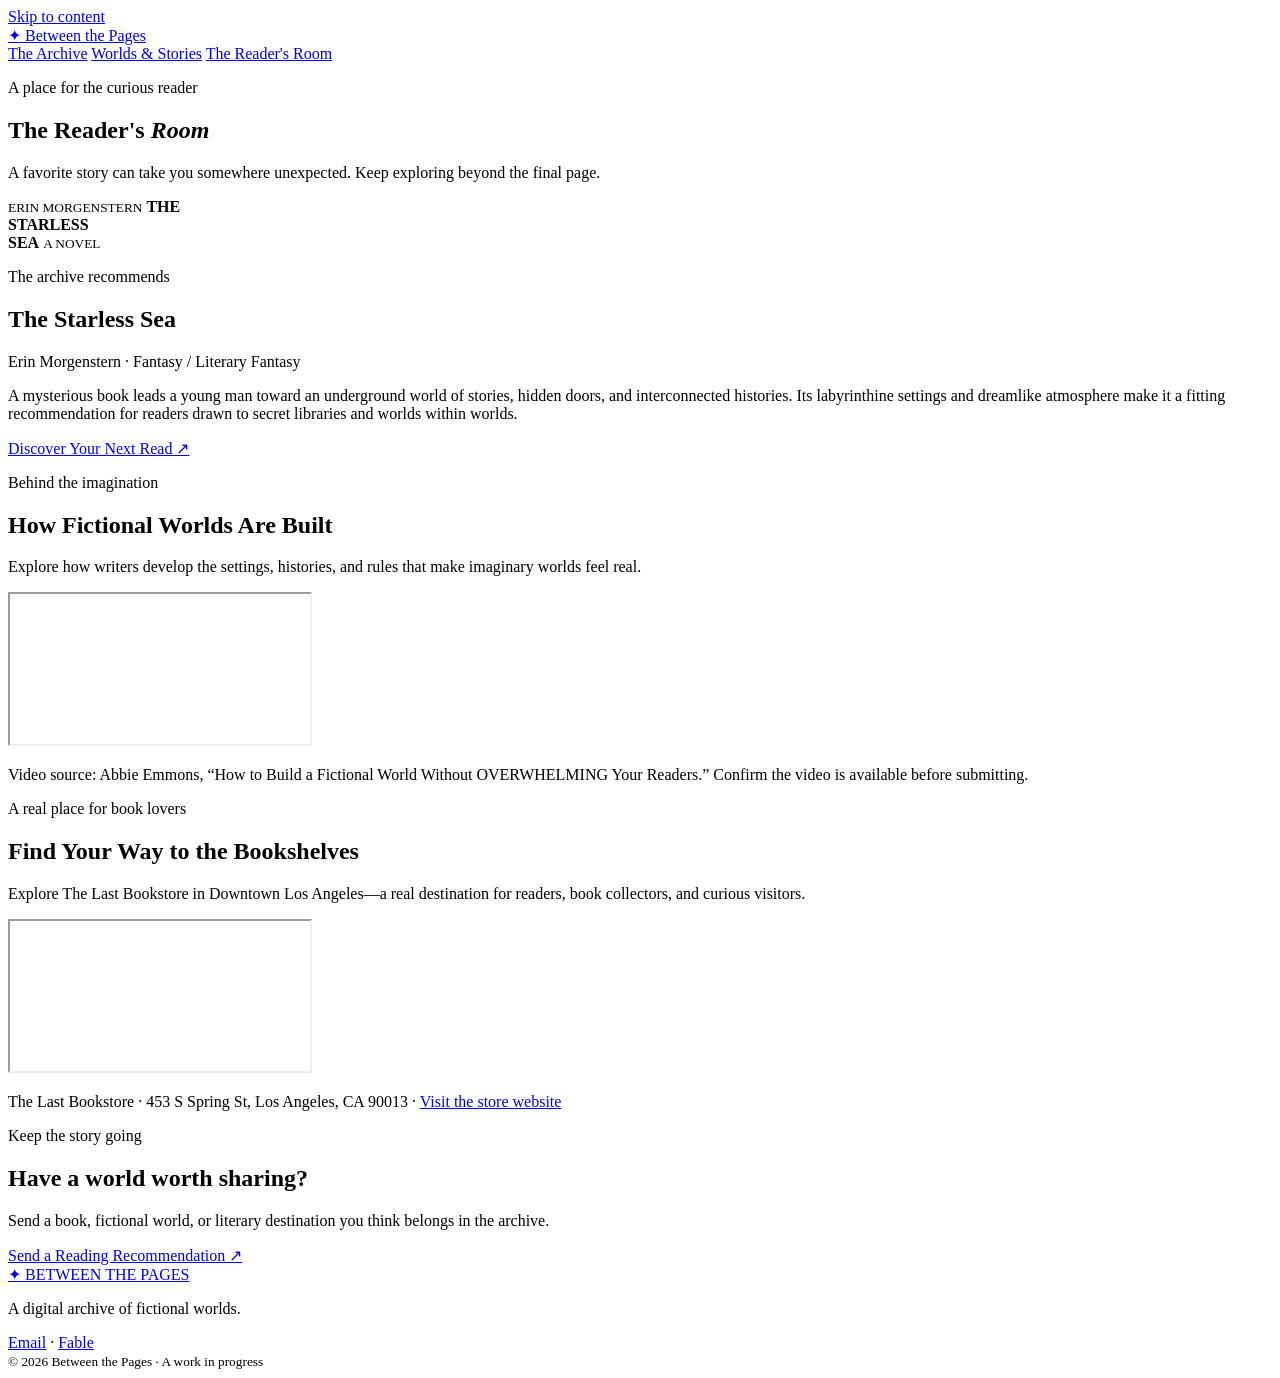
==== readers-room.html @ d69632c3 "/" ====
<!DOCTYPE html>

<html lang="en">
<head>
  <meta charset="UTF-8">
  <meta name="viewport" content="width=device-width, initial-scale=1.0">
  <meta name="description" content="Between the Pages is a digital archive of fictional worlds and literary atmospheres.">
  <title>The Reader's Room | Between the Pages</title>
  <link rel="stylesheet" href="css/style.css">
  <script src="js/script.js" defer></script>
</head>

<body>
<a class="skip-link" href="#main">Skip to content</a>
<header class="site-header">
  <a class="wordmark" href="index.html">✦ Between the Pages</a>
  <nav aria-label="Main navigation">
    <a href="index.html" >The Archive</a>
    <a href="worlds-stories.html" >Worlds &amp; Stories</a>
    <a href="readers-room.html" class="active" aria-current="page">The Reader's Room</a>
  </nav>
</header>

<main id="main">
<section class="section page-intro">
    <p class="eyebrow">A place for the curious reader</p>
    <h1>The Reader's <em>Room</em></h1>
    <p class="lead">A favorite story can take you somewhere unexpected. Keep exploring beyond the final page.</p>
  </section>

<section class="section recommendation">
    <div class="book-cover starless" role="img" aria-label="Temporary typographic cover for The Starless Sea">
    <small>ERIN MORGENSTERN</small>
    <strong>THE<br>STARLESS<br>SEA</strong>
    <small>A NOVEL</small></div><div>
    <p class="eyebrow">The archive recommends</p><h2>The Starless Sea</h2>
    <p class="byline">Erin Morgenstern · Fantasy / Literary Fantasy</p>
    <p>A mysterious book leads a young man toward an underground world of stories, hidden doors, and interconnected histories. 
      Its labyrinthine settings and dreamlike atmosphere make it a fitting recommendation for readers drawn to secret libraries and worlds 
      within worlds.</p>
    <a class="button" href="https://fable.co/" target="_blank" rel="noopener">Discover Your Next Read ↗</a></div>
  </section>

<section class="feature-band">
    <div class="section">
    <p class="eyebrow">Behind the imagination</p>
    <h2>How Fictional Worlds Are Built</h2><p>Explore how writers develop the settings, histories, and rules that make imaginary worlds feel real.</p>
    <div class="embed"><iframe src="https://www.youtube-nocookie.com/embed/jqnL8g_tYSQ" title="Video about building fictional worlds" allow="accelerometer; autoplay; clipboard-write; encrypted-media; gyroscope; picture-in-picture; web-share" allowfullscreen loading="lazy"></iframe>
    </div><p class="caption">Video source: Abbie Emmons, “How to Build a Fictional World Without OVERWHELMING Your Readers.” Confirm the video is available before submitting.</p></div>
  </section>

<section class="section">
    <p class="eyebrow">A real place for book lovers</p><h2>Find Your Way to the Bookshelves</h2>
    <p>Explore The Last Bookstore in Downtown Los Angeles—a real destination for readers, book collectors, and curious visitors.</p>
    <div class="embed"><iframe src="https://www.google.com/maps?q=The+Last+Bookstore,+453+S+Spring+St,+Los+Angeles,+CA+90013&output=embed" title="Map showing The Last Bookstore in Downtown Los Angeles" loading="lazy"></iframe>
    </div><p class="caption">The Last Bookstore · 453 S Spring St, Los Angeles, CA 90013 · <a href="https://www.lastbookstorela.com/downtown-la" target="_blank" rel="noopener">Visit the store website</a></p>
  </section>
  
<section class="section closing">
    <p class="eyebrow">Keep the story going</p><h2>Have a world worth sharing?</h2><p>Send a book, fictional world, or literary destination you think belongs in the archive.</p>
    <a class="button outline" href="mailto:YOUR-EMAIL@example.com?subject=Reading%20Recommendation">Send a Reading Recommendation ↗</a></section>
</main>

<footer class="site-footer">
  <a class="footer-mark" href="index.html">✦ BETWEEN THE PAGES</a>
  <p>A digital archive of fictional worlds.</p>
  <div><a href="mailto:YOUR-EMAIL@example.com">Email</a> · <a href="https://fable.co/" target="_blank" rel="noopener">Fable</a></div>
  <small>© 2026 Between the Pages · A work in progress</small>
</footer>
</body>
</html>
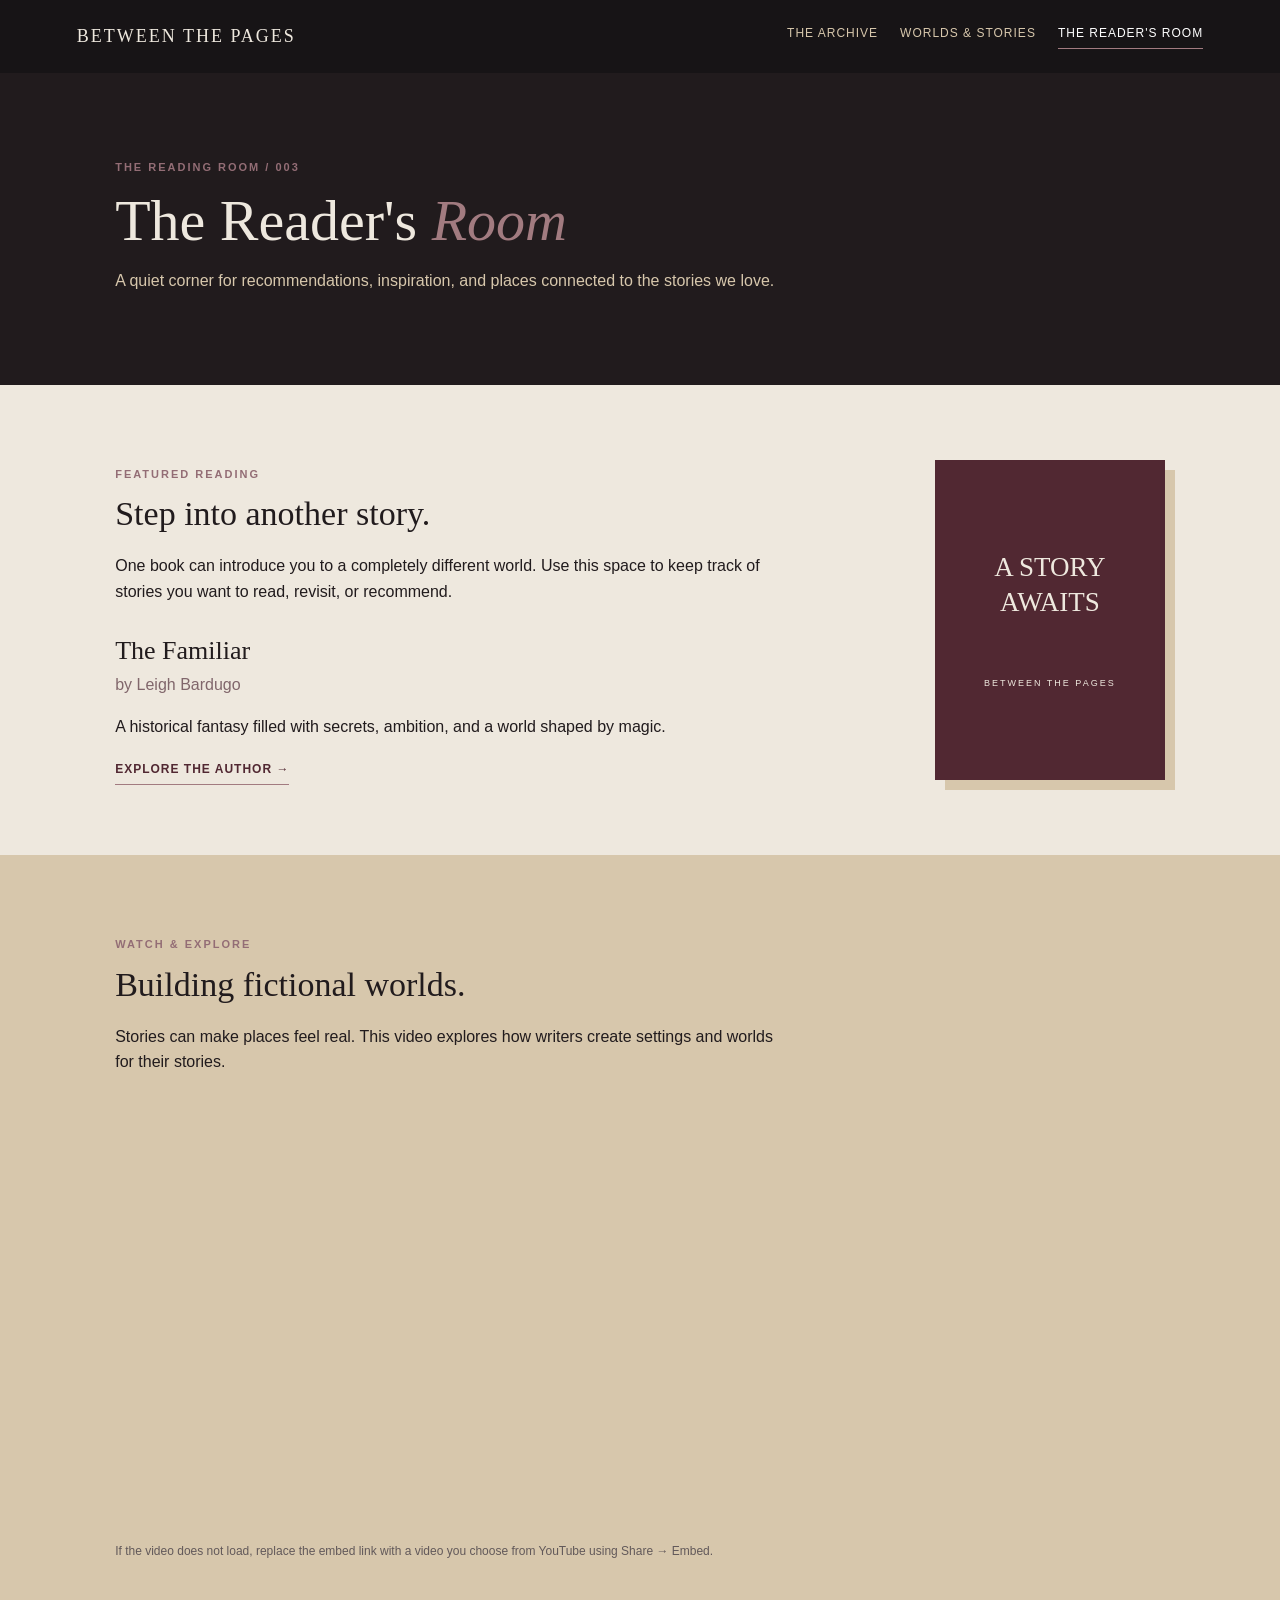
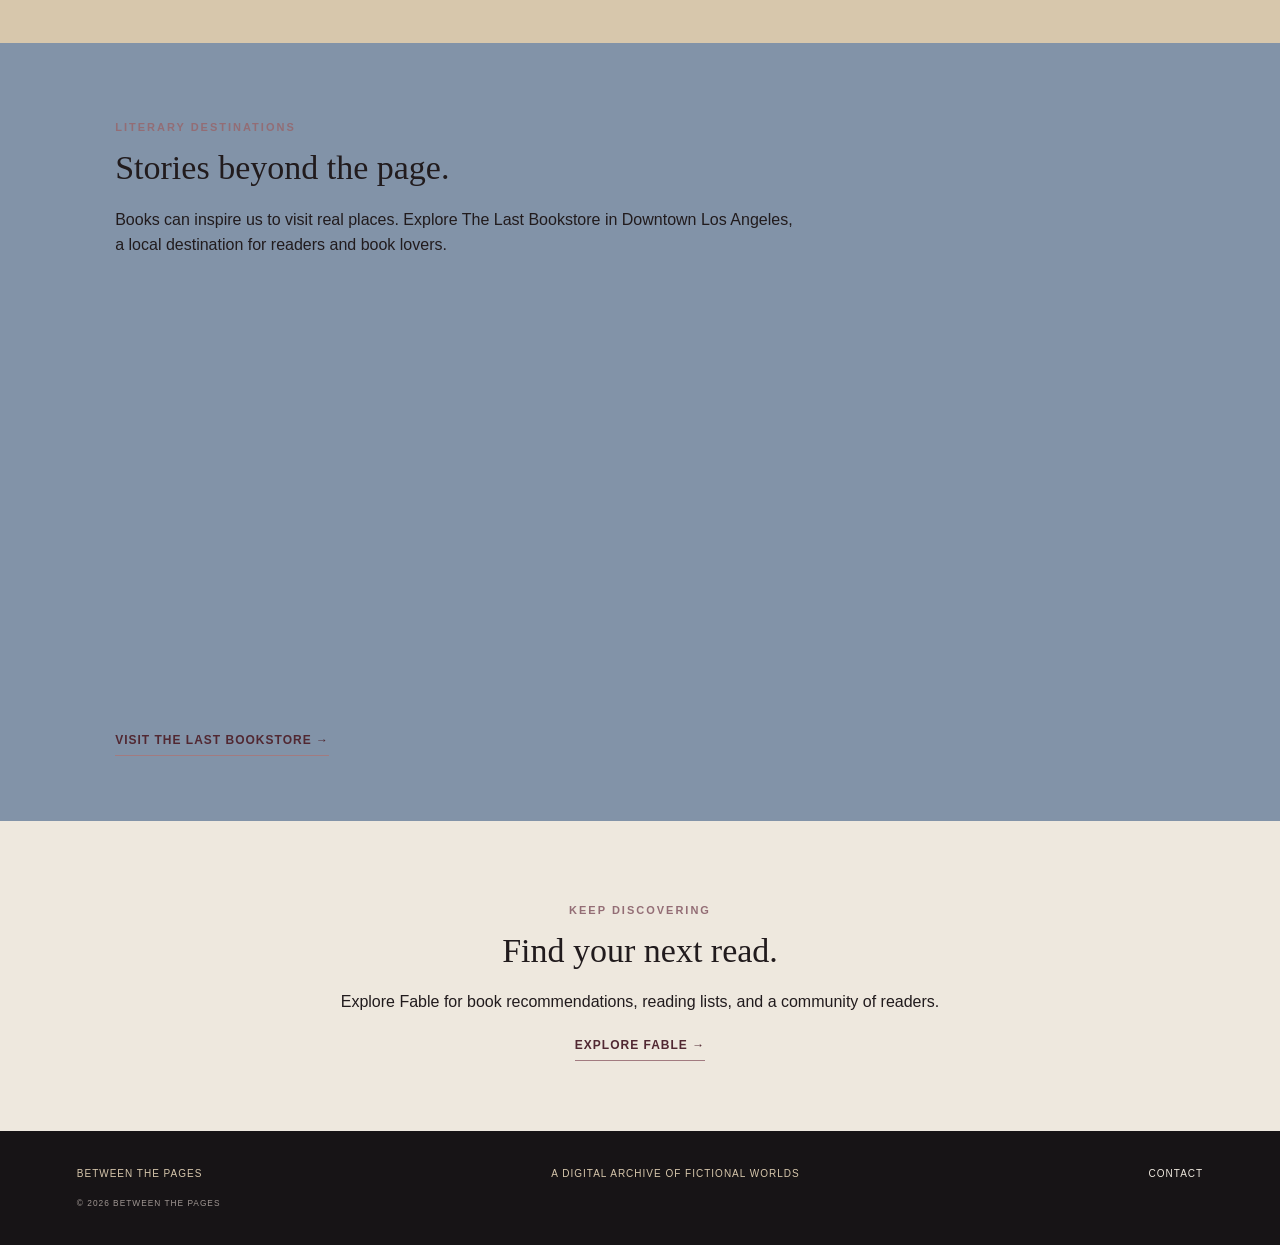
==== commit 55540834: "/" ====
--- a/readers-room.html
+++ b/readers-room.html
@@ -1,71 +1,77 @@
 <!DOCTYPE html>
-
 <html lang="en">
 <head>
-  <meta charset="UTF-8">
-  <meta name="viewport" content="width=device-width, initial-scale=1.0">
-  <meta name="description" content="Between the Pages is a digital archive of fictional worlds and literary atmospheres.">
-  <title>The Reader's Room | Between the Pages</title>
-  <link rel="stylesheet" href="css/style.css">
-  <script src="js/script.js" defer></script>
+    <meta charset="UTF-8">
+    <meta name="viewport" content="width=device-width, initial-scale=1.0">
+    <title>The Reader's Room | Between the Pages</title>
+    <link rel="stylesheet" href="css/style.css">
 </head>
+<body>
+    <header class="site-header">
+        <a class="logo" href="index.html">BETWEEN THE PAGES</a>
+        <nav>
+            <a href="index.html">The Archive</a>
+            <a href="worlds-stories.html">Worlds &amp; Stories</a>
+            <a class="active" href="readers-room.html">The Reader's Room</a>
+        </nav>
+    </header>
 
-<body>
-<a class="skip-link" href="#main">Skip to content</a>
-<header class="site-header">
-  <a class="wordmark" href="index.html">✦ Between the Pages</a>
-  <nav aria-label="Main navigation">
-    <a href="index.html" >The Archive</a>
-    <a href="worlds-stories.html" >Worlds &amp; Stories</a>
-    <a href="readers-room.html" class="active" aria-current="page">The Reader's Room</a>
-  </nav>
-</header>
+    <main>
+        <section class="page-intro">
+            <p class="eyebrow">THE READING ROOM / 003</p>
+            <h1>The Reader's <em>Room</em></h1>
+            <p>A quiet corner for recommendations, inspiration, and places connected to the stories we love.</p>
+        </section>
 
-<main id="main">
-<section class="section page-intro">
-    <p class="eyebrow">A place for the curious reader</p>
-    <h1>The Reader's <em>Room</em></h1>
-    <p class="lead">A favorite story can take you somewhere unexpected. Keep exploring beyond the final page.</p>
-  </section>
+        <section class="recommendation section-wrap">
+            <div class="recommendation-text">
+                <p class="eyebrow">FEATURED READING</p>
+                <h2>Step into another story.</h2>
+                <p>One book can introduce you to a completely different world. Use this space to keep track of stories you want to read, revisit, or recommend.</p>
+                <p class="book-title">The Familiar</p>
+                <p class="book-author">by Leigh Bardugo</p>
+                <p>A historical fantasy filled with secrets, ambition, and a world shaped by magic.</p>
+                <a class="text-link" href="https://www.leighbardugo.com/" target="_blank" rel="noopener">EXPLORE THE AUTHOR →</a>
+            </div>
+            <div class="book-art">
+                <span>A STORY<br>AWAITS</span>
+                <small>BETWEEN THE PAGES</small>
+            </div>
+        </section>
 
-<section class="section recommendation">
-    <div class="book-cover starless" role="img" aria-label="Temporary typographic cover for The Starless Sea">
-    <small>ERIN MORGENSTERN</small>
-    <strong>THE<br>STARLESS<br>SEA</strong>
-    <small>A NOVEL</small></div><div>
-    <p class="eyebrow">The archive recommends</p><h2>The Starless Sea</h2>
-    <p class="byline">Erin Morgenstern · Fantasy / Literary Fantasy</p>
-    <p>A mysterious book leads a young man toward an underground world of stories, hidden doors, and interconnected histories. 
-      Its labyrinthine settings and dreamlike atmosphere make it a fitting recommendation for readers drawn to secret libraries and worlds 
-      within worlds.</p>
-    <a class="button" href="https://fable.co/" target="_blank" rel="noopener">Discover Your Next Read ↗</a></div>
-  </section>
+        <section class="media-section section-wrap">
+            <p class="eyebrow">WATCH &amp; EXPLORE</p>
+            <h2>Building fictional worlds.</h2>
+            <p>Stories can make places feel real. This video explores how writers create settings and worlds for their stories.</p>
+            <div class="video-frame">
+                <iframe src="https://www.youtube-nocookie.com/embed/jqnL8g_tYSQ" title="Writing and building fictional worlds" allowfullscreen loading="lazy"></iframe>
+            </div>
+            <p class="small-note">If the video does not load, replace the embed link with a video you choose from YouTube using Share → Embed.</p>
+        </section>
 
-<section class="feature-band">
-    <div class="section">
-    <p class="eyebrow">Behind the imagination</p>
-    <h2>How Fictional Worlds Are Built</h2><p>Explore how writers develop the settings, histories, and rules that make imaginary worlds feel real.</p>
-    <div class="embed"><iframe src="https://www.youtube-nocookie.com/embed/jqnL8g_tYSQ" title="Video about building fictional worlds" allow="accelerometer; autoplay; clipboard-write; encrypted-media; gyroscope; picture-in-picture; web-share" allowfullscreen loading="lazy"></iframe>
-    </div><p class="caption">Video source: Abbie Emmons, “How to Build a Fictional World Without OVERWHELMING Your Readers.” Confirm the video is available before submitting.</p></div>
-  </section>
+        <section class="map-section">
+            <div class="section-wrap">
+                <p class="eyebrow">LITERARY DESTINATIONS</p>
+                <h2>Stories beyond the page.</h2>
+                <p>Books can inspire us to visit real places. Explore The Last Bookstore in Downtown Los Angeles, a local destination for readers and book lovers.</p>
+                <div class="map-frame">
+                    <iframe src="https://www.google.com/maps?q=The+Last+Bookstore+Los+Angeles&output=embed" title="Map showing The Last Bookstore in Los Angeles" loading="lazy"></iframe>
+                </div>
+                <a class="text-link" href="https://www.lastbookstorela.com/" target="_blank" rel="noopener">VISIT THE LAST BOOKSTORE →</a>
+            </div>
+        </section>
 
-<section class="section">
-    <p class="eyebrow">A real place for book lovers</p><h2>Find Your Way to the Bookshelves</h2>
-    <p>Explore The Last Bookstore in Downtown Los Angeles—a real destination for readers, book collectors, and curious visitors.</p>
-    <div class="embed"><iframe src="https://www.google.com/maps?q=The+Last+Bookstore,+453+S+Spring+St,+Los+Angeles,+CA+90013&output=embed" title="Map showing The Last Bookstore in Downtown Los Angeles" loading="lazy"></iframe>
-    </div><p class="caption">The Last Bookstore · 453 S Spring St, Los Angeles, CA 90013 · <a href="https://www.lastbookstorela.com/downtown-la" target="_blank" rel="noopener">Visit the store website</a></p>
-  </section>
-  
-<section class="section closing">
-    <p class="eyebrow">Keep the story going</p><h2>Have a world worth sharing?</h2><p>Send a book, fictional world, or literary destination you think belongs in the archive.</p>
-    <a class="button outline" href="mailto:YOUR-EMAIL@example.com?subject=Reading%20Recommendation">Send a Reading Recommendation ↗</a></section>
-</main>
+        <section class="resources section-wrap">
+            <p class="eyebrow">KEEP DISCOVERING</p>
+            <h2>Find your next read.</h2>
+            <p>Explore Fable for book recommendations, reading lists, and a community of readers.</p>
+            <a class="text-link" href="https://fable.co/" target="_blank" rel="noopener">EXPLORE FABLE →</a>
+        </section>
+    </main>
 
-<footer class="site-footer">
-  <a class="footer-mark" href="index.html">✦ BETWEEN THE PAGES</a>
-  <p>A digital archive of fictional worlds.</p>
-  <div><a href="mailto:YOUR-EMAIL@example.com">Email</a> · <a href="https://fable.co/" target="_blank" rel="noopener">Fable</a></div>
-  <small>© 2026 Between the Pages · A work in progress</small>
-</footer>
+    <footer class="site-footer">
+        <p>BETWEEN THE PAGES</p><p>A DIGITAL ARCHIVE OF FICTIONAL WORLDS</p>
+        <a href="mailto:YOUR-EMAIL@example.com">CONTACT</a><small>© 2026 BETWEEN THE PAGES</small>
+    </footer>
 </body>
-</html>+</html>
--- a/css/style.css
+++ b/css/style.css
@@ -0,0 +1,511 @@
+/* BETWEEN THE PAGES - beginner-friendly stylesheet */
+
+* {
+    box-sizing: border-box;
+}
+
+body {
+    margin: 0;
+    background-color: #eee8de;
+    color: #211b1d;
+    font-family: Arial, sans-serif;
+    line-height: 1.6;
+}
+
+h1, h2, h3, .logo, .book-title {
+    font-family: Georgia, serif;
+    font-weight: normal;
+}
+
+h1 {
+    font-size: 58px;
+    line-height: 1.05;
+    margin: 15px 0;
+}
+
+h1 em {
+    color: #a27b80;
+    font-weight: normal;
+}
+
+h2 {
+    font-size: 34px;
+    line-height: 1.2;
+    margin: 8px 0 18px;
+}
+
+h3 {
+    font-size: 25px;
+    line-height: 1.15;
+}
+
+p {
+    max-width: 680px;
+}
+
+.site-header {
+    background: #171416;
+    color: #eee8de;
+    padding: 22px 6%;
+    display: flex;
+    justify-content: space-between;
+    align-items: center;
+    gap: 20px;
+}
+
+.logo {
+    color: #eee8de;
+    text-decoration: none;
+    letter-spacing: 2px;
+    font-size: 18px;
+}
+
+nav {
+    display: flex;
+    gap: 22px;
+    flex-wrap: wrap;
+}
+
+nav a {
+    color: #d7c7ac;
+    text-decoration: none;
+    font-size: 12px;
+    text-transform: uppercase;
+    letter-spacing: 1px;
+}
+
+nav a:hover, nav a.active {
+    color: white;
+    border-bottom: 1px solid #a27b80;
+    padding-bottom: 5px;
+}
+
+.hero {
+    background: #211b1d;
+    color: #eee8de;
+    padding: 115px 10% 120px;
+    min-height: 470px;
+}
+
+.eyebrow {
+    color: #936d75;
+    font-size: 11px;
+    letter-spacing: 2px;
+    font-weight: bold;
+    text-transform: uppercase;
+}
+
+.hero .eyebrow {
+    color: #c4a5a8;
+}
+
+.hero h1 {
+    font-size: 72px;
+}
+
+.hero-copy {
+    color: #d7c7ac;
+    max-width: 450px;
+    margin: 22px 0 30px;
+}
+
+.text-link {
+    display: inline-block;
+    color: #512832;
+    font-size: 12px;
+    letter-spacing: 1px;
+    font-weight: bold;
+    text-decoration: none;
+    border-bottom: 1px solid #a27b80;
+    padding-bottom: 5px;
+}
+
+.hero .text-link {
+    color: #eee8de;
+}
+
+.text-link:hover {
+    color: #936d75;
+}
+
+.section-wrap {
+    padding: 70px 9%;
+}
+
+.intro {
+    text-align: center;
+}
+
+.intro p:not(.eyebrow) {
+    margin: 0 auto;
+}
+
+.genre-section {
+    background: #d7c7ac;
+}
+
+.section-heading {
+    display: flex;
+    justify-content: space-between;
+    align-items: end;
+    gap: 25px;
+    margin-bottom: 25px;
+}
+
+.genre-grid {
+    display: grid;
+    grid-template-columns: repeat(3, 1fr);
+    gap: 18px;
+}
+
+.genre-card {
+    min-height: 260px;
+    padding: 28px;
+    color: #eee8de;
+    background: #512832;
+}
+
+.genre-card span, .gallery-card span {
+    font-size: 10px;
+    letter-spacing: 2px;
+}
+
+.genre-card h3 {
+    font-size: 31px;
+    margin: 45px 0 12px;
+}
+
+.genre-card p {
+    color: #e1d5cc;
+    font-size: 14px;
+}
+
+.genre-card.mystery {
+    background: #34383e;
+}
+
+.genre-card.romance {
+    background: #80666b;
+}
+
+.quote-band {
+    background: #8293a8;
+    text-align: center;
+    padding: 55px 20px;
+    color: #171416;
+}
+
+.quote-band p {
+    font-family: Georgia, serif;
+    font-size: 25px;
+    margin: 0 auto 8px;
+}
+
+.quote-band span {
+    font-size: 10px;
+    letter-spacing: 2px;
+}
+
+.site-footer {
+    background: #171416;
+    color: #d7c7ac;
+    padding: 35px 6%;
+    display: flex;
+    justify-content: space-between;
+    align-items: center;
+    flex-wrap: wrap;
+    gap: 15px;
+    font-size: 10px;
+    letter-spacing: 1px;
+}
+
+.site-footer p {
+    margin: 0;
+}
+
+.site-footer a {
+    color: #eee8de;
+    text-decoration: none;
+}
+
+.site-footer small {
+    width: 100%;
+    color: #9f9692;
+}
+
+.page-intro {
+    background: #211b1d;
+    color: #eee8de;
+    padding: 75px 9%;
+}
+
+.page-intro h1 {
+    font-size: 58px;
+}
+
+.page-intro p:not(.eyebrow) {
+    color: #d7c7ac;
+}
+
+.gallery-section {
+    background: #eee8de;
+}
+
+.small-note, .image-reminder {
+    color: #62595a;
+    font-size: 12px;
+}
+
+.gallery-grid {
+    display: grid;
+    grid-template-columns: repeat(3, 1fr);
+    gap: 22px;
+}
+
+.gallery-card {
+    background: #d7c7ac;
+}
+
+.gallery-card img {
+    display: block;
+    width: 100%;
+    height: 210px;
+    object-fit: cover;
+    background: #b9a99b;
+}
+
+.gallery-card div {
+    padding: 18px;
+}
+
+.gallery-card span {
+    color: #512832;
+}
+
+.gallery-card h3 {
+    margin: 7px 0;
+}
+
+.gallery-card p {
+    margin: 0;
+    font-size: 13px;
+}
+
+.image-reminder {
+    margin-top: 25px;
+}
+
+.quiz-section {
+    background: #512832;
+    color: #eee8de;
+    padding: 65px 9%;
+    text-align: center;
+}
+
+.quiz-section .eyebrow {
+    color: #d7c7ac;
+}
+
+.quiz-section h2 {
+    max-width: 650px;
+    margin: 10px auto;
+}
+
+.quiz-section p {
+    margin-left: auto;
+    margin-right: auto;
+}
+
+.quiz-options {
+    display: flex;
+    justify-content: center;
+    flex-wrap: wrap;
+    gap: 12px;
+    margin: 25px 0;
+}
+
+.choice {
+    background: transparent;
+    border: 1px solid #d7c7ac;
+    color: #eee8de;
+    padding: 12px 18px;
+    cursor: pointer;
+    font-size: 13px;
+}
+
+.choice:hover {
+    background: #eee8de;
+    color: #512832;
+}
+
+.quiz-result {
+    color: #d7c7ac;
+    min-height: 25px;
+}
+
+.faq h2 {
+    margin-bottom: 25px;
+}
+
+.faq-item {
+    border-top: 1px solid #b9a99b;
+}
+
+.faq-question {
+    width: 100%;
+    background: none;
+    border: none;
+    text-align: left;
+    padding: 18px 0;
+    font-size: 16px;
+    color: #211b1d;
+    cursor: pointer;
+    display: flex;
+    justify-content: space-between;
+}
+
+.faq-answer {
+    display: none;
+    margin: 0 0 18px;
+    color: #62595a;
+    font-size: 14px;
+}
+
+.faq-item.open .faq-answer {
+    display: block;
+}
+
+.recommendation {
+    display: flex;
+    align-items: center;
+    justify-content: space-between;
+    gap: 45px;
+}
+
+.recommendation-text {
+    flex: 1;
+}
+
+.book-title {
+    font-size: 26px;
+    margin-bottom: 0;
+}
+
+.book-author {
+    margin-top: 0;
+    color: #80666b;
+}
+
+.book-art {
+    width: 230px;
+    height: 320px;
+    background: #512832;
+    color: #eee8de;
+    display: flex;
+    flex-direction: column;
+    justify-content: center;
+    align-items: center;
+    text-align: center;
+    box-shadow: 10px 10px 0 #d7c7ac;
+    flex-shrink: 0;
+}
+
+.book-art span {
+    font-family: Georgia, serif;
+    font-size: 27px;
+    line-height: 1.3;
+}
+
+.book-art small {
+    margin-top: 55px;
+    letter-spacing: 2px;
+    font-size: 9px;
+}
+
+.media-section {
+    background: #d7c7ac;
+}
+
+.video-frame, .map-frame {
+    width: 100%;
+    max-width: 850px;
+    height: 430px;
+    margin-top: 25px;
+}
+
+.video-frame iframe, .map-frame iframe {
+    width: 100%;
+    height: 100%;
+    border: 0;
+}
+
+.map-section {
+    background: #8293a8;
+    padding: 65px 0;
+}
+
+.map-section .section-wrap {
+    padding-top: 0;
+    padding-bottom: 0;
+}
+
+.map-section .text-link {
+    margin-top: 18px;
+}
+
+.resources {
+    text-align: center;
+}
+
+.resources p {
+    margin-left: auto;
+    margin-right: auto;
+}
+
+@media (max-width: 750px) {
+    .site-header {
+        display: block;
+    }
+
+    nav {
+        margin-top: 18px;
+        gap: 14px;
+    }
+
+    h1, .hero h1 {
+        font-size: 48px;
+    }
+
+    .section-heading {
+        display: block;
+    }
+
+    .section-heading .text-link {
+        margin-top: 10px;
+    }
+
+    .genre-grid, .gallery-grid {
+        grid-template-columns: 1fr;
+    }
+
+    .recommendation {
+        display: block;
+    }
+
+    .book-art {
+        margin: 35px auto 0;
+    }
+
+    .video-frame, .map-frame {
+        height: 280px;
+    }
+
+    .site-footer {
+        display: block;
+    }
+
+    .site-footer p, .site-footer a {
+        display: block;
+        margin-bottom: 10px;
+    }
+}
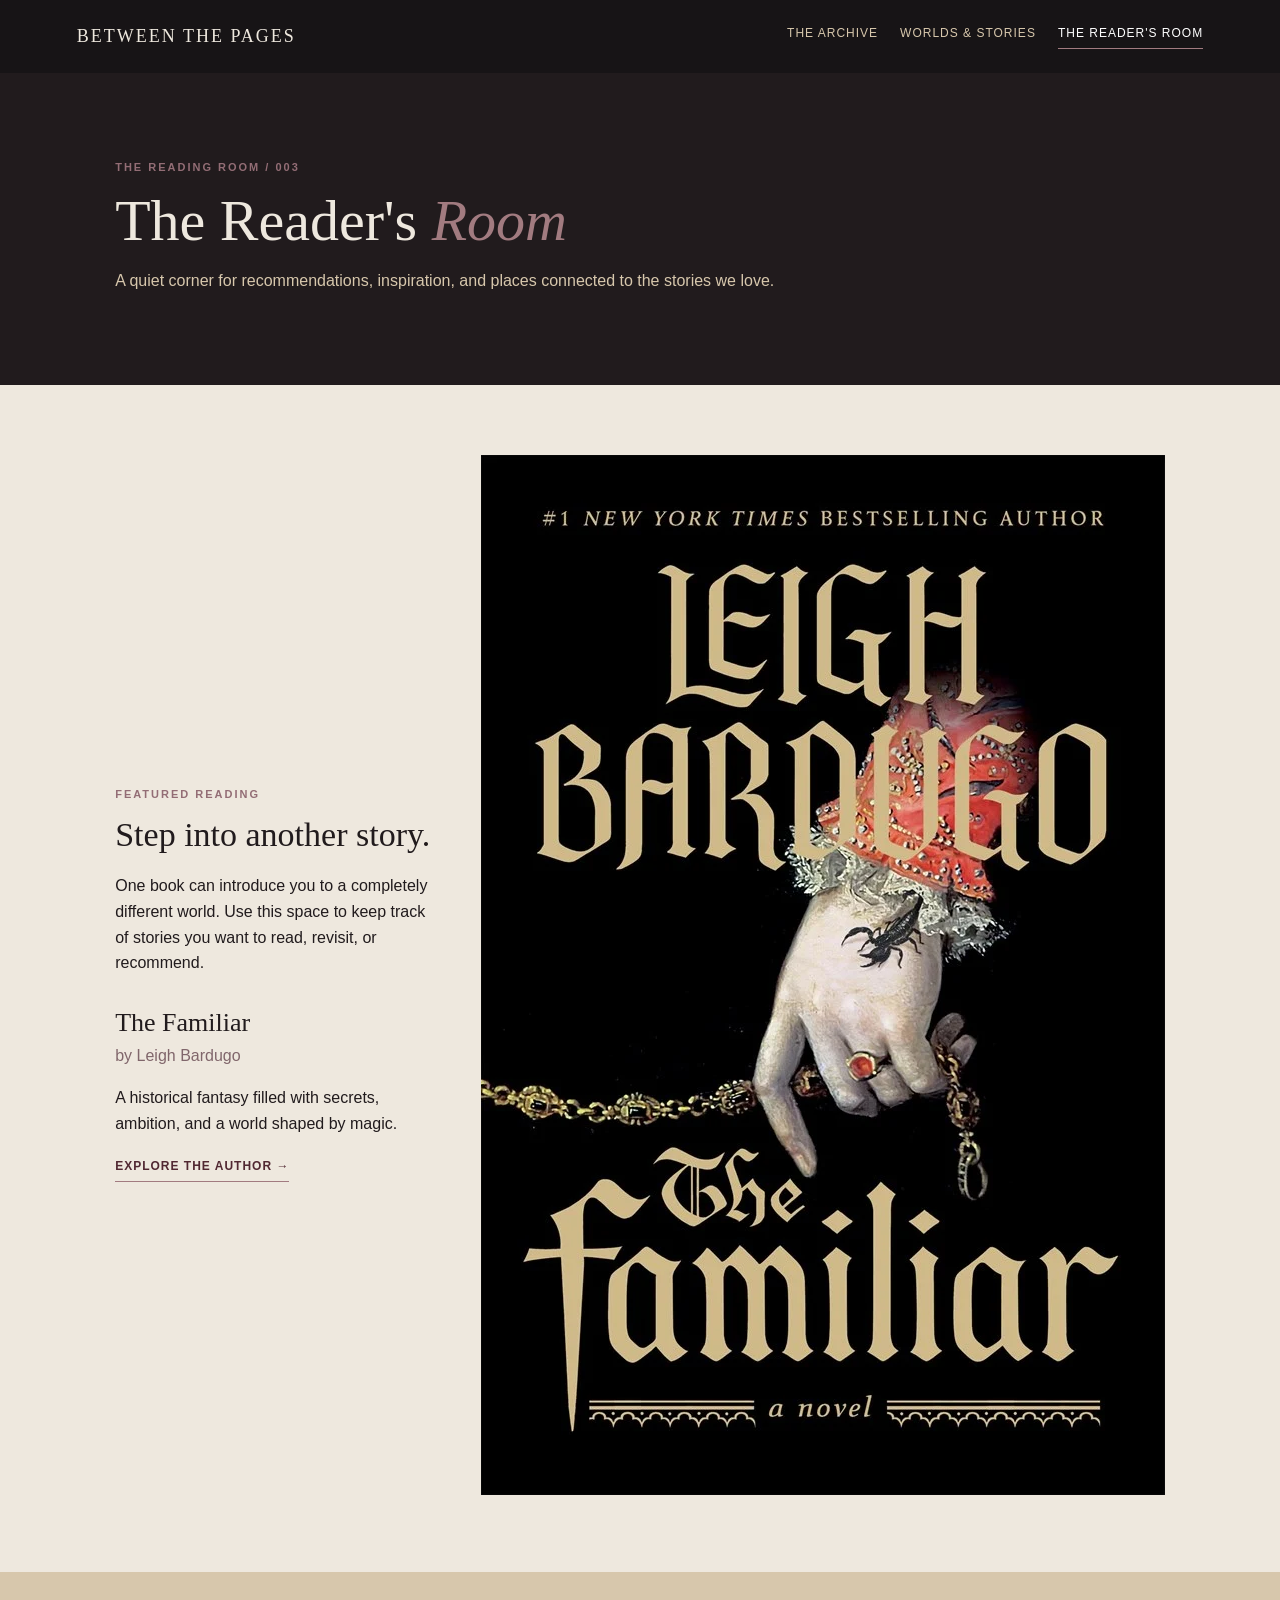
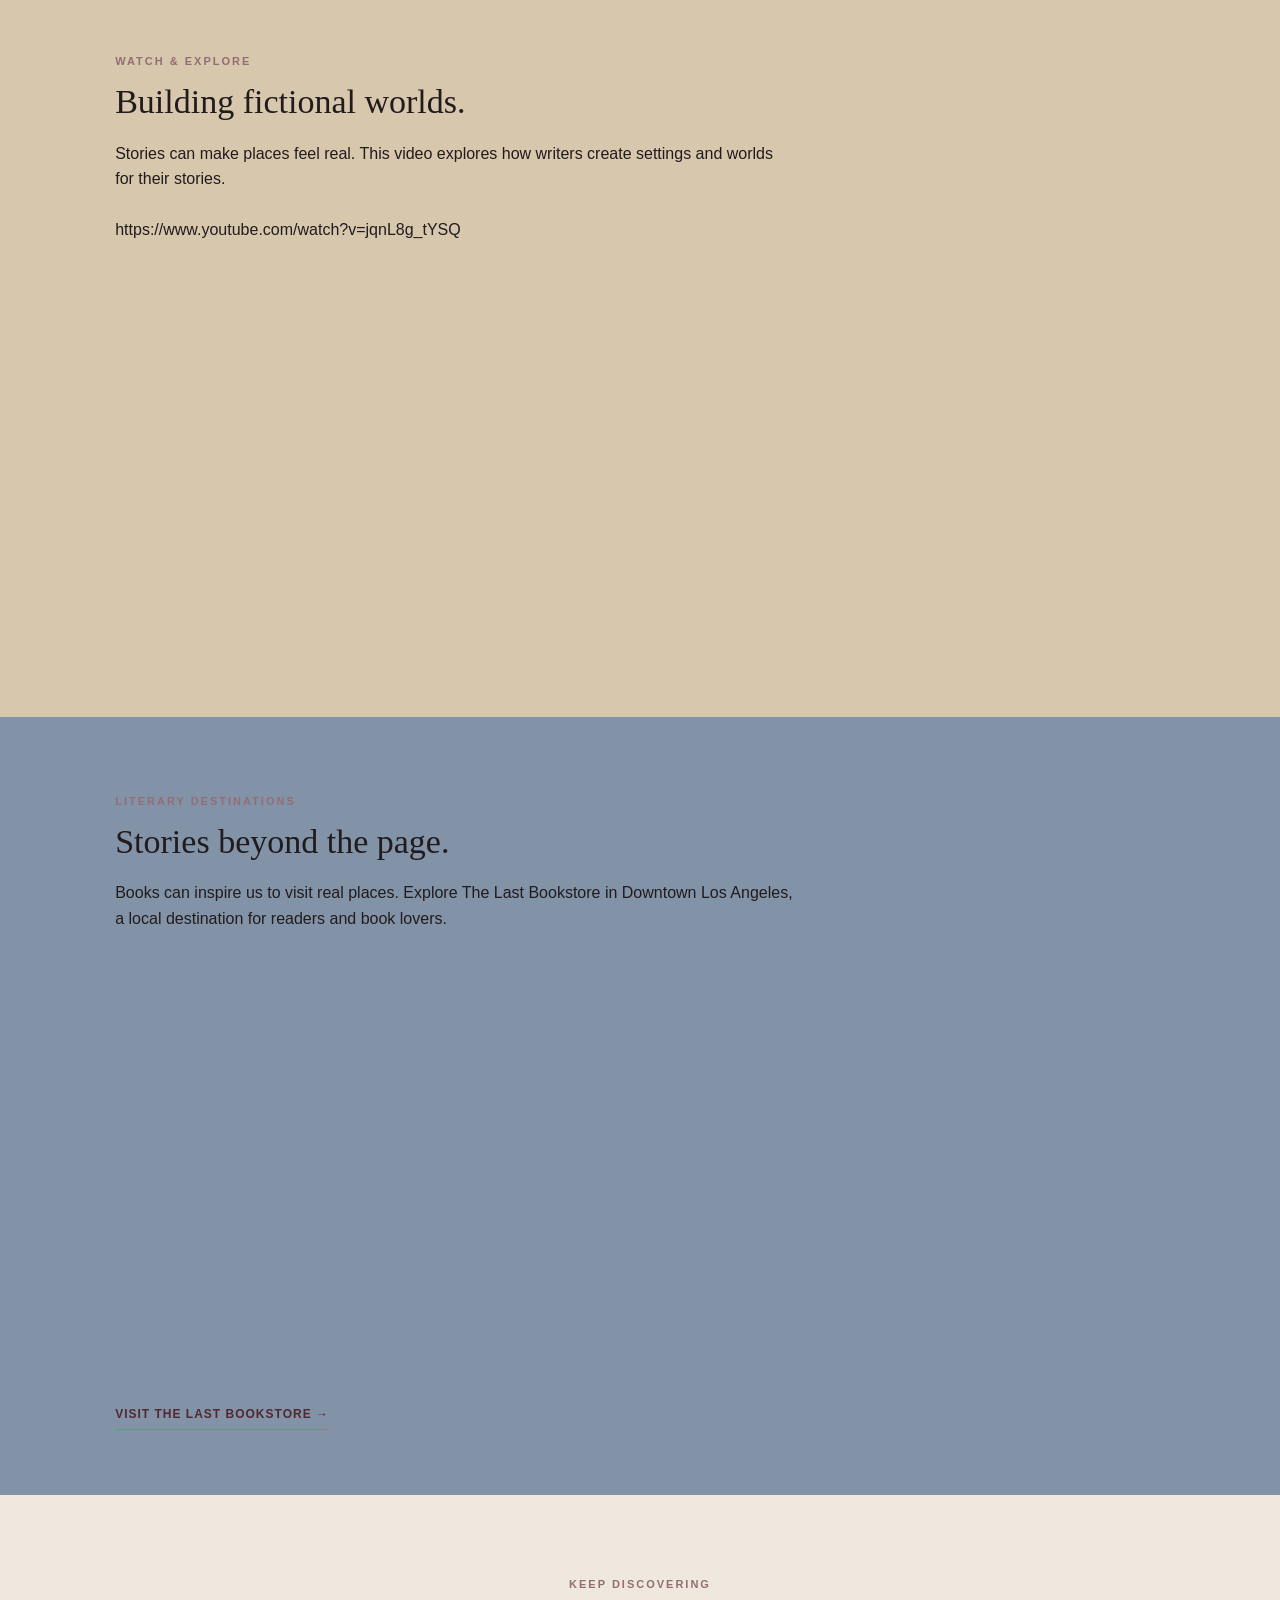
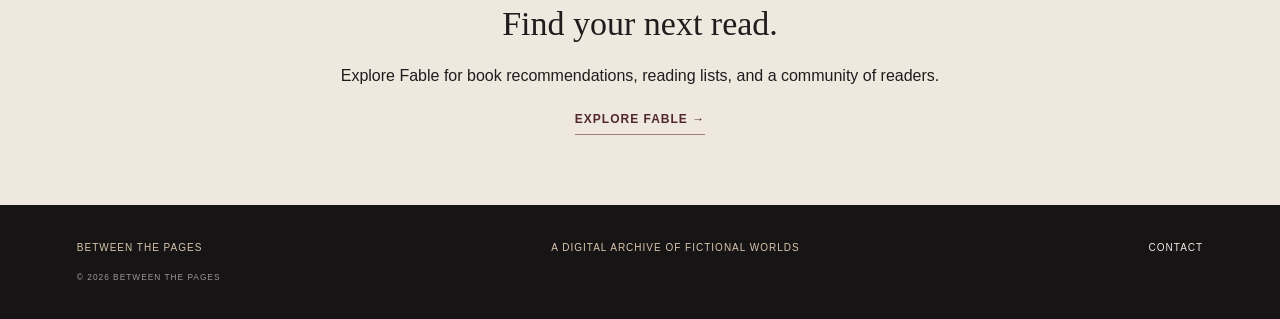
==== commit cd0305dc: "/" ====
--- a/readers-room.html
+++ b/readers-room.html
@@ -33,9 +33,8 @@
                 <p>A historical fantasy filled with secrets, ambition, and a world shaped by magic.</p>
                 <a class="text-link" href="https://www.leighbardugo.com/" target="_blank" rel="noopener">EXPLORE THE AUTHOR →</a>
             </div>
-            <div class="book-art">
-                <span>A STORY<br>AWAITS</span>
-                <small>BETWEEN THE PAGES</small>
+            <div class="book-image">
+                <small></small><img src="image7.jpg" alt="Book cover for 'The Familiar'"></small>
             </div>
         </section>
 
@@ -44,9 +43,8 @@
             <h2>Building fictional worlds.</h2>
             <p>Stories can make places feel real. This video explores how writers create settings and worlds for their stories.</p>
             <div class="video-frame">
-                <iframe src="https://www.youtube-nocookie.com/embed/jqnL8g_tYSQ" title="Writing and building fictional worlds" allowfullscreen loading="lazy"></iframe>
+                https://www.youtube.com/watch?v=jqnL8g_tYSQ
             </div>
-            <p class="small-note">If the video does not load, replace the embed link with a video you choose from YouTube using Share → Embed.</p>
         </section>
 
         <section class="map-section">
